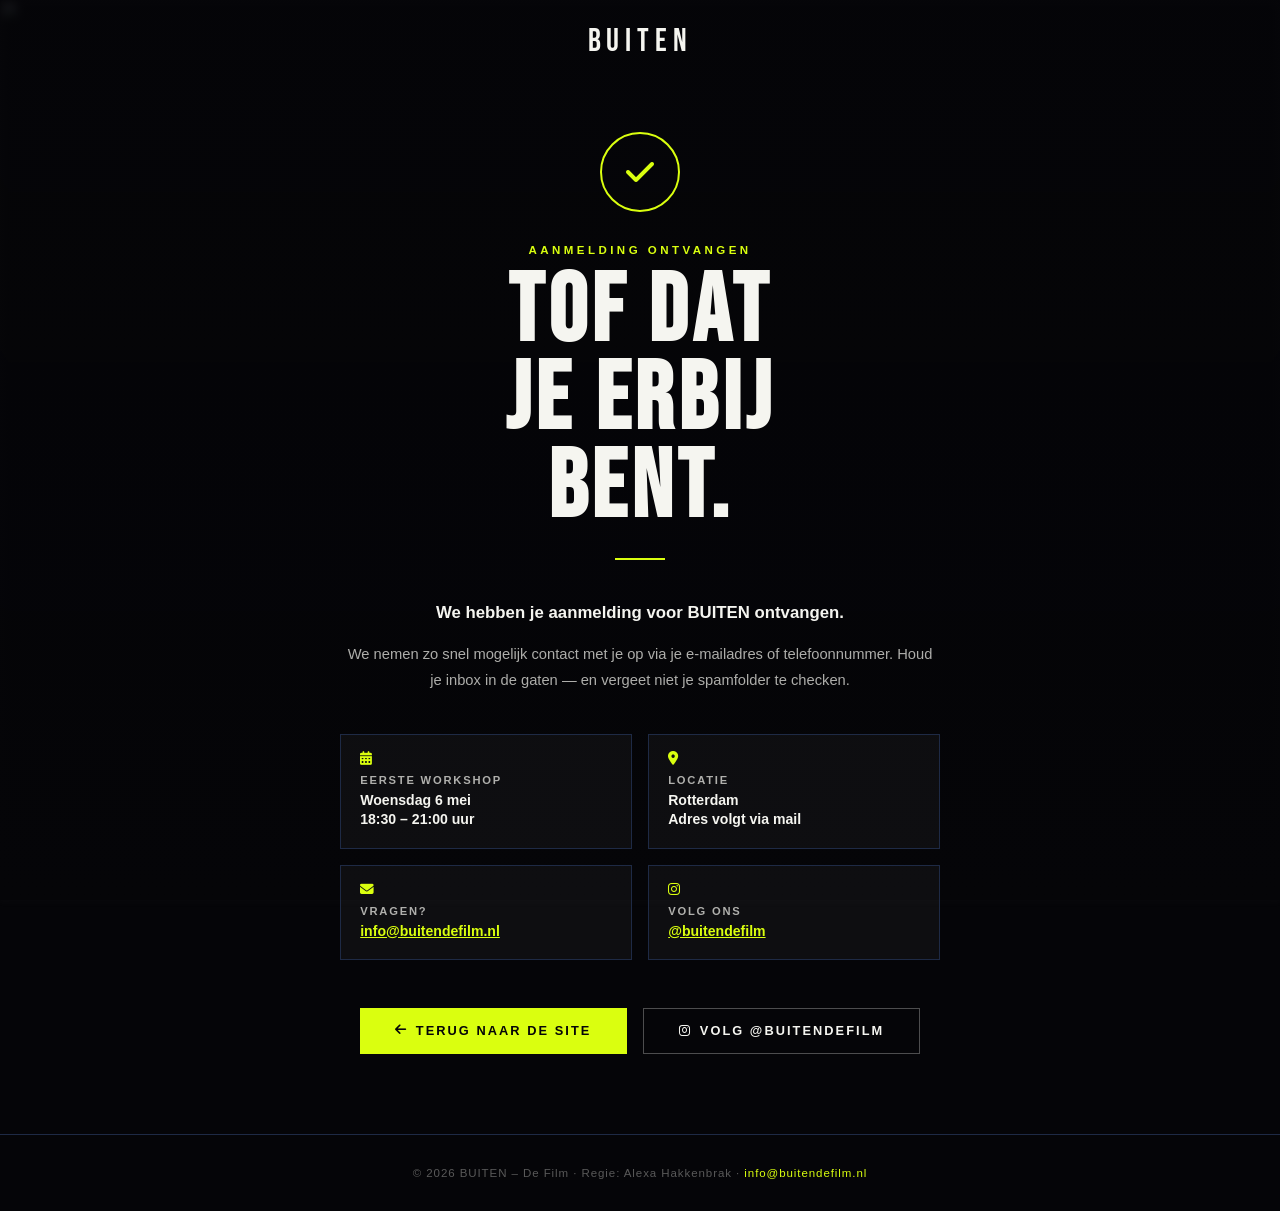
==== bedankt.html @ de3dc2b6 "Add files via upload" ====
<!DOCTYPE html>
<html lang="nl">
<head>
  <meta charset="UTF-8" />
  <meta name="viewport" content="width=device-width, initial-scale=1.0" />
  <title>Bedankt voor je aanmelding – BUITEN</title>
  <link rel="preconnect" href="https://fonts.googleapis.com" />
  <link rel="preconnect" href="https://fonts.gstatic.com" crossorigin />
  <link href="https://fonts.googleapis.com/css2?family=Bebas+Neue&display=swap" rel="stylesheet" />
  <link rel="stylesheet" href="https://cdn.jsdelivr.net/npm/@fortawesome/fontawesome-free@6.4.0/css/all.min.css" />
  <style>
    *, *::before, *::after { box-sizing: border-box; margin: 0; padding: 0; }

    :root {
      --black:   #050508;
      --navy:    #080C18;
      --white:   #F5F5F0;
      --dim:     rgba(245,245,240,0.7);
      --faint:   rgba(245,245,240,0.35);
      --accent:  #DAFF0F;
      --border:  #1E2A45;
      --font:    Arial, 'Helvetica Neue', Helvetica, sans-serif;
      --display: 'Bebas Neue', sans-serif;
    }

    html { font-size: 16px; }

    body {
      background: var(--black);
      color: var(--white);
      font-family: var(--font);
      min-height: 100vh;
      display: flex;
      flex-direction: column;
      overflow-x: hidden;
      -webkit-font-smoothing: antialiased;
    }

    /* ─── Achtergrond poster ─────────────────── */
    .bg {
      position: fixed;
      inset: 0;
      z-index: 0;
    }
    .bg__img {
      width: 100%;
      height: 100%;
      object-fit: cover;
      object-position: center top;
      opacity: 0.18;
      filter: blur(4px) grayscale(30%);
    }
    .bg__overlay {
      position: absolute;
      inset: 0;
      background: linear-gradient(
        to bottom,
        rgba(5,5,8,0.7) 0%,
        rgba(5,5,8,0.85) 60%,
        rgba(5,5,8,1) 100%
      );
    }

    /* ─── Nav ────────────────────────────────── */
    nav {
      position: relative;
      z-index: 2;
      padding: 1.4rem 1.5rem;
      display: flex;
      justify-content: center;
    }
    .nav-logo {
      font-family: var(--display);
      font-size: 2rem;
      letter-spacing: 0.18em;
      color: var(--white);
      text-decoration: none;
      transition: color 0.3s ease;
    }
    .nav-logo:hover { color: var(--accent); }

    /* ─── Main content ───────────────────────── */
    main {
      position: relative;
      z-index: 2;
      flex: 1;
      display: flex;
      align-items: center;
      justify-content: center;
      padding: 3rem 1.5rem 5rem;
    }

    .card {
      max-width: 600px;
      width: 100%;
      text-align: center;
      animation: fadeUp 0.9s ease forwards;
      opacity: 0;
    }

    @keyframes fadeUp {
      from { opacity: 0; transform: translateY(30px); }
      to   { opacity: 1; transform: translateY(0); }
    }

    /* Check icoon */
    .check-ring {
      width: 80px;
      height: 80px;
      border-radius: 50%;
      border: 2px solid var(--accent);
      display: flex;
      align-items: center;
      justify-content: center;
      margin: 0 auto 2rem;
      animation: ringPop 0.6s ease 0.4s both;
    }

    @keyframes ringPop {
      from { transform: scale(0.5); opacity: 0; }
      to   { transform: scale(1);   opacity: 1; }
    }

    .check-ring i {
      font-size: 2rem;
      color: var(--accent);
    }

    /* Label */
    .thanks-label {
      font-size: 0.72rem;
      font-weight: 900;
      letter-spacing: 0.3em;
      text-transform: uppercase;
      color: var(--accent);
      margin-bottom: 0.8rem;
    }

    /* Titel */
    .thanks-title {
      font-family: var(--display);
      font-size: clamp(3rem, 12vw, 6rem);
      line-height: 0.92;
      letter-spacing: 0.05em;
      color: var(--white);
      margin-bottom: 1.5rem;
    }

    /* Subtitel */
    .thanks-sub {
      font-size: 1.05rem;
      font-weight: 700;
      color: var(--white);
      margin-bottom: 1rem;
      line-height: 1.5;
    }

    /* Tekst */
    .thanks-text {
      font-size: 0.92rem;
      font-weight: 400;
      color: var(--dim);
      line-height: 1.8;
      margin-bottom: 2.5rem;
    }

    /* Divider */
    .divider {
      width: 50px;
      height: 2px;
      background: var(--accent);
      margin: 0 auto 2.5rem;
    }

    /* Info blokjes */
    .info-grid {
      display: grid;
      grid-template-columns: 1fr 1fr;
      gap: 1rem;
      margin-bottom: 3rem;
      text-align: left;
    }

    .info-item {
      background: rgba(255,255,255,0.04);
      border: 1px solid var(--border);
      padding: 1.1rem 1.2rem;
      transition: border-color 0.3s ease;
    }
    .info-item:hover { border-color: rgba(218,255,15,0.3); }

    .info-item i {
      font-size: 0.85rem;
      color: var(--accent);
      margin-bottom: 0.5rem;
      display: block;
    }

    .info-item-title {
      font-size: 0.7rem;
      font-weight: 900;
      letter-spacing: 0.16em;
      text-transform: uppercase;
      color: var(--dim);
      margin-bottom: 0.3rem;
    }

    .info-item-value {
      font-size: 0.88rem;
      font-weight: 700;
      color: var(--white);
      line-height: 1.4;
    }

    /* Knoppen */
    .btn-group {
      display: flex;
      gap: 1rem;
      justify-content: center;
      flex-wrap: wrap;
    }

    .btn {
      display: inline-flex;
      align-items: center;
      gap: 0.5rem;
      padding: 0.9rem 2.2rem;
      font-family: var(--font);
      font-size: 0.8rem;
      font-weight: 900;
      letter-spacing: 0.16em;
      text-transform: uppercase;
      text-decoration: none;
      border: none;
      cursor: pointer;
      transition: all 0.3s ease;
    }

    .btn--primary {
      background: var(--accent);
      color: var(--black);
    }
    .btn--primary:hover {
      transform: translateY(-2px);
      box-shadow: 0 8px 28px rgba(218,255,15,0.35);
    }

    .btn--ghost {
      background: transparent;
      color: var(--white);
      border: 1.5px solid rgba(245,245,240,0.3);
    }
    .btn--ghost:hover {
      border-color: var(--white);
      background: rgba(245,245,240,0.07);
    }

    /* ─── Footer ─────────────────────────────── */
    footer {
      position: relative;
      z-index: 2;
      text-align: center;
      padding: 2rem 1.5rem;
      border-top: 1px solid var(--border);
    }

    footer p {
      font-size: 0.72rem;
      color: var(--faint);
      letter-spacing: 0.08em;
    }

    footer a {
      color: var(--accent);
      text-decoration: none;
    }

    /* ─── Mobiel ─────────────────────────────── */
    @media (max-width: 500px) {
      .info-grid { grid-template-columns: 1fr; }
      .btn-group { flex-direction: column; align-items: center; }
      .btn { width: 100%; max-width: 280px; justify-content: center; }
    }
  </style>
</head>
<body>

  <!-- Achtergrond -->
  <div class="bg">
    <img src="images/poster.jpg" alt="" class="bg__img" aria-hidden="true" />
    <div class="bg__overlay"></div>
  </div>

  <!-- Nav -->
  <nav>
    <a href="index.html" class="nav-logo">BUITEN</a>
  </nav>

  <!-- Content -->
  <main>
    <div class="card">

      <div class="check-ring">
        <i class="fa-solid fa-check"></i>
      </div>

      <p class="thanks-label">Aanmelding ontvangen</p>

      <h1 class="thanks-title">Tof dat<br/>je erbij<br/>bent.</h1>

      <div class="divider"></div>

      <p class="thanks-sub">
        We hebben je aanmelding voor BUITEN ontvangen.
      </p>
      <p class="thanks-text">
        We nemen zo snel mogelijk contact met je op via je e-mailadres of telefoonnummer.
        Houd je inbox in de gaten — en vergeet niet je spamfolder te checken.
      </p>

      <!-- Info blokjes -->
      <div class="info-grid">
        <div class="info-item">
          <i class="fa-solid fa-calendar-days"></i>
          <p class="info-item-title">Eerste workshop</p>
          <p class="info-item-value">Woensdag 6 mei<br/>18:30 – 21:00 uur</p>
        </div>
        <div class="info-item">
          <i class="fa-solid fa-location-dot"></i>
          <p class="info-item-title">Locatie</p>
          <p class="info-item-value">Rotterdam<br/>Adres volgt via mail</p>
        </div>
        <div class="info-item">
          <i class="fa-solid fa-envelope"></i>
          <p class="info-item-title">Vragen?</p>
          <p class="info-item-value"><a href="mailto:info@buitendefilm.nl" style="color:#DAFF0F;">info@buitendefilm.nl</a></p>
        </div>
        <div class="info-item">
          <i class="fa-brands fa-instagram"></i>
          <p class="info-item-title">Volg ons</p>
          <p class="info-item-value"><a href="https://instagram.com/buitendefilm" target="_blank" style="color:#DAFF0F;">@buitendefilm</a></p>
        </div>
      </div>

      <div class="btn-group">
        <a href="index.html" class="btn btn--primary">
          <i class="fa-solid fa-arrow-left"></i>
          Terug naar de site
        </a>
        <a href="https://instagram.com/buitendefilm" target="_blank" class="btn btn--ghost">
          <i class="fa-brands fa-instagram"></i>
          Volg @buitendefilm
        </a>
      </div>

    </div>
  </main>

  <!-- Footer -->
  <footer>
    <p>© 2026 BUITEN – De Film · Regie: Alexa Hakkenbrak · <a href="mailto:info@buitendefilm.nl">info@buitendefilm.nl</a></p>
  </footer>

</body>
</html>
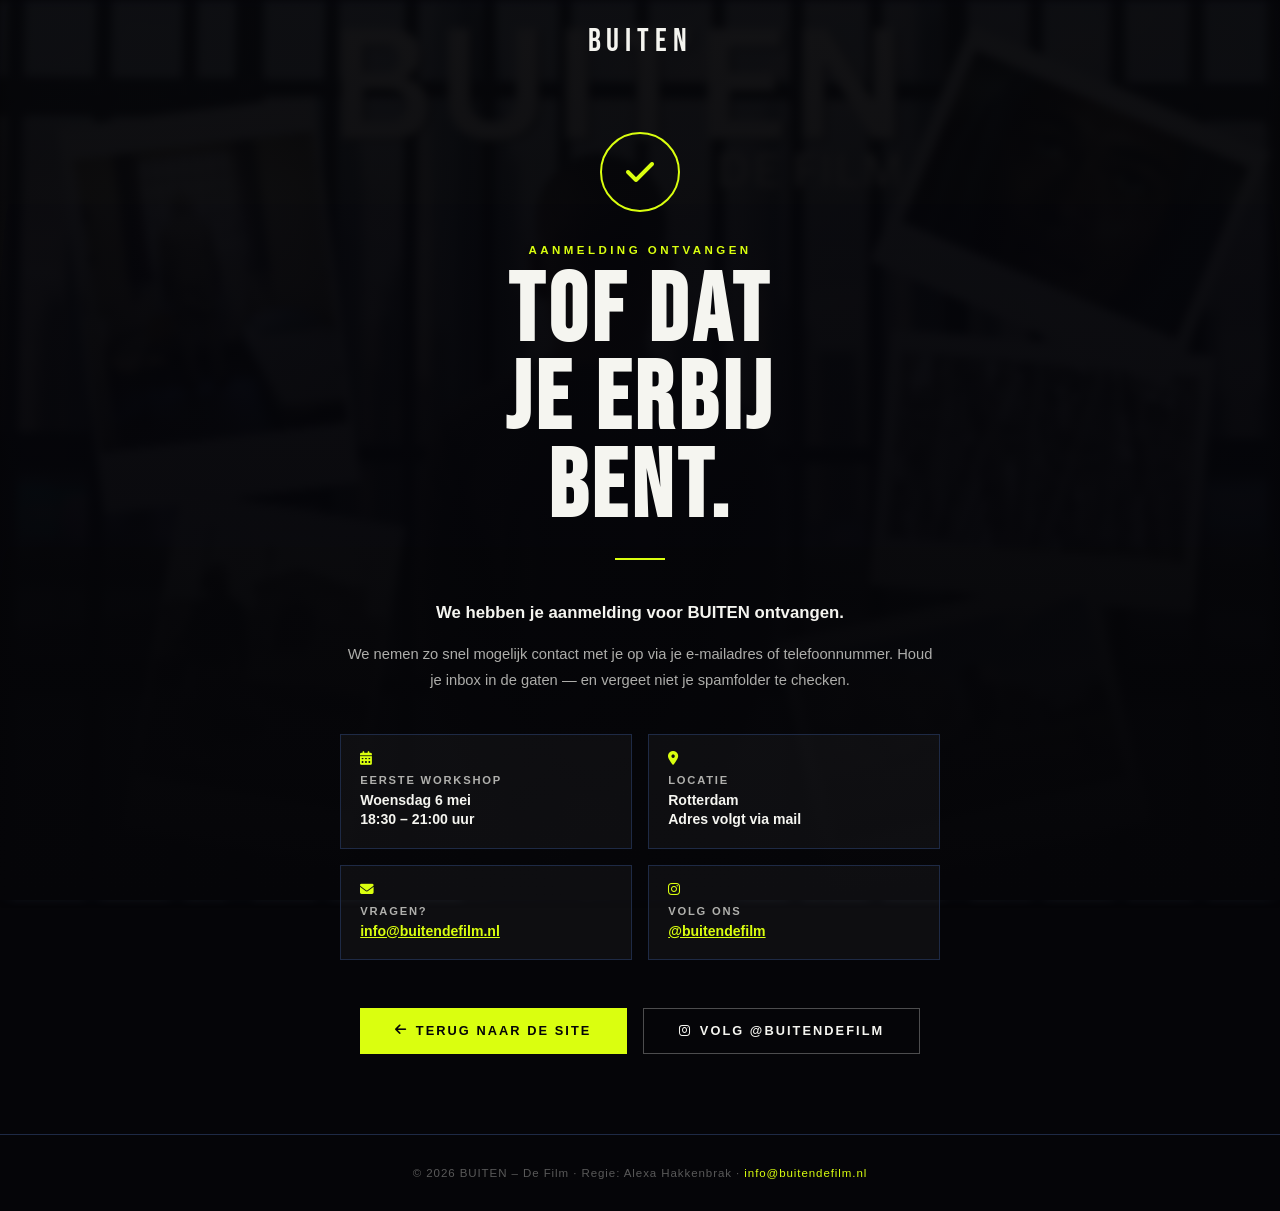
==== commit 0099bbc1: "Pas bedanktpagina paden aan voor Cloudflare" ====
--- a/bedankt.html
+++ b/bedankt.html
@@ -287,7 +287,7 @@
 
   <!-- Achtergrond -->
   <div class="bg">
-    <img src="images/poster.jpg" alt="" class="bg__img" aria-hidden="true" />
+    <img src="poster.jpg" alt="" class="bg__img" aria-hidden="true" />
     <div class="bg__overlay"></div>
   </div>
 
